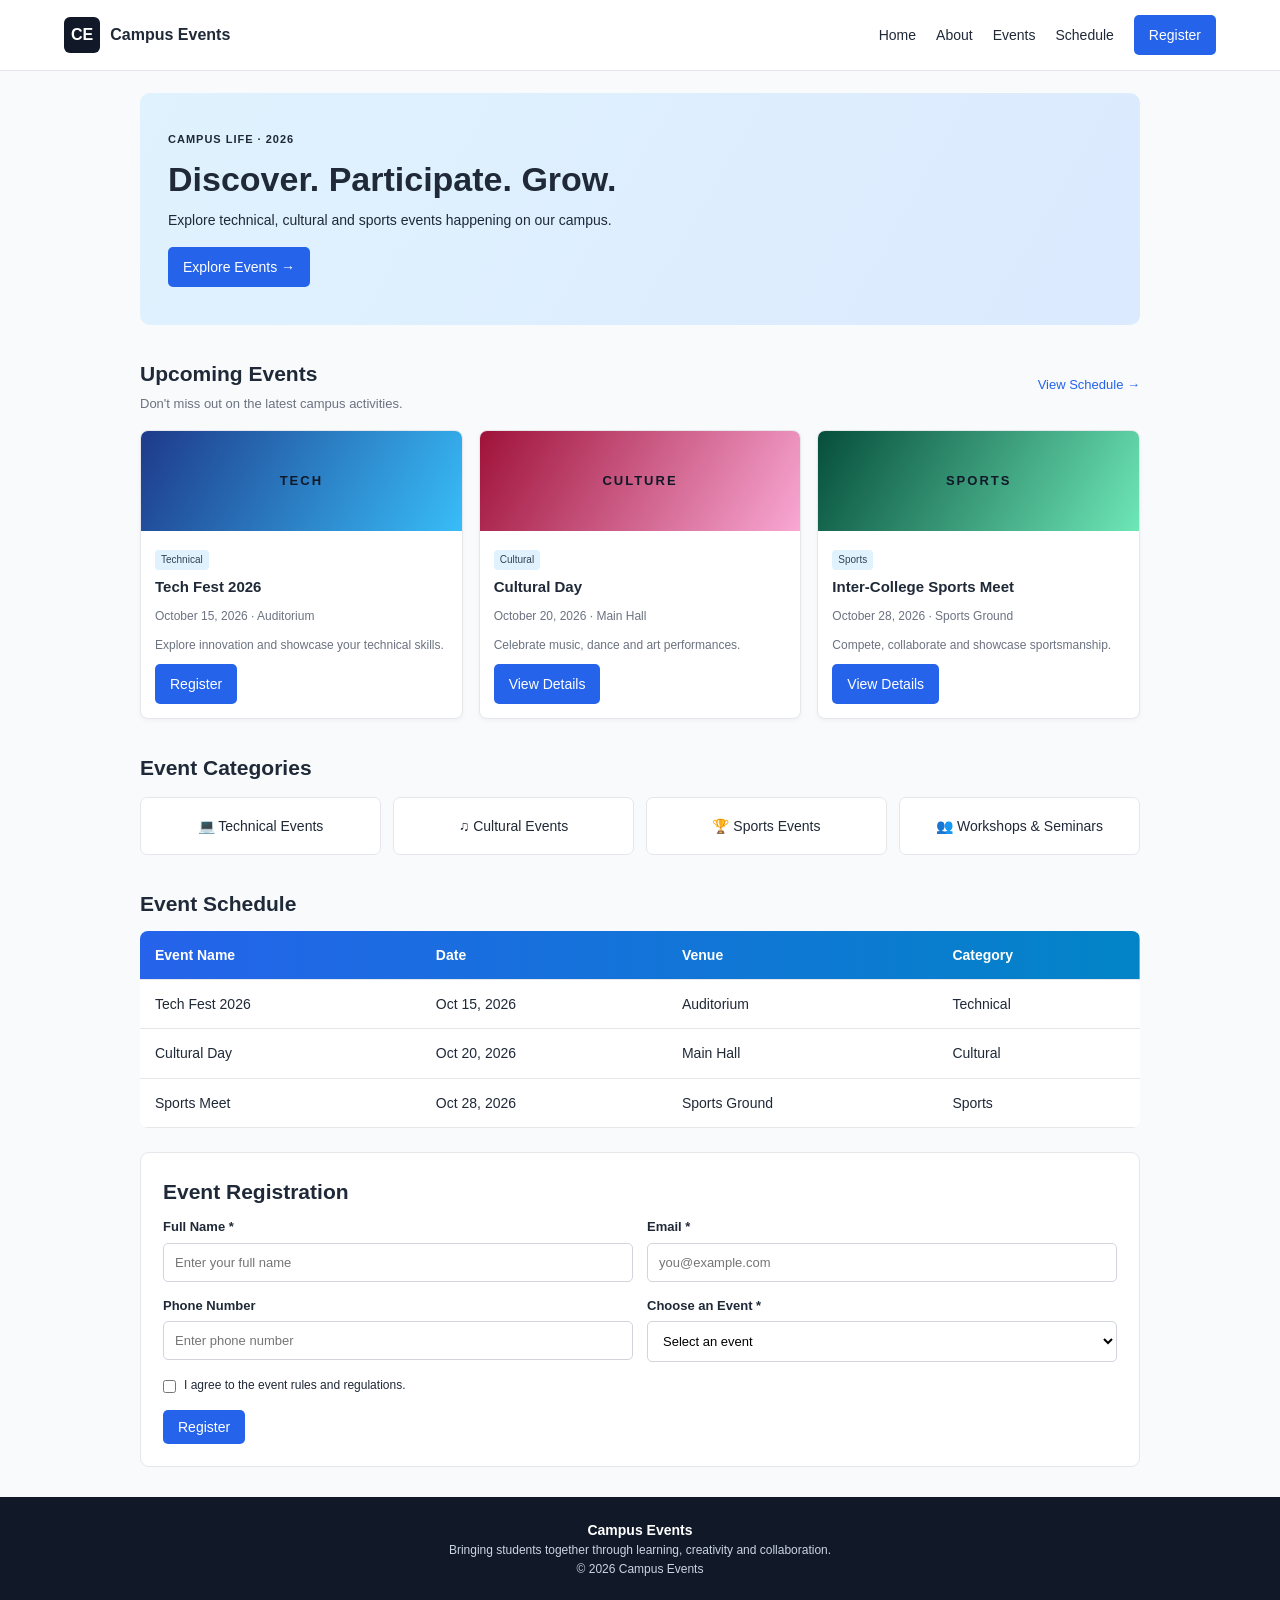
==== Tash1.5/index.html @ a3364019 "i change the html" ====
<!DOCTYPE html>
<html lang="en">
<head>
    <meta charset="UTF-8">
    <meta name="viewport" content="width=device-width, initial-scale=1.0">
    <title>Campus Events</title>
    <link rel="stylesheet" href="style.css">
</head>
<body>

    <!-- Navbar -->
    <header class="navbar">
        <div class="logo">
            <span class="logo-box">CE</span>
            <span>Campus Events</span>
        </div>

        <nav>
            <a href="#home">Home</a>
            <a href="#about">About</a>
            <a href="#events">Events</a>
            <a href="#schedule">Schedule</a>
            <a href="#register" class="nav-btn">Register</a>
        </nav>
    </header>

    <main class="container">

        <!-- Hero Section -->
        <section class="hero" id="home">
            <p class="subtitle">CAMPUS LIFE · 2026</p>
            <h1>Discover. Participate. Grow.</h1>
            <p>
                Explore technical, cultural and sports events
                happening on our campus.
            </p>
            <a href="#events" class="btn">Explore Events →</a>
        </section>

        <!-- Upcoming Events -->
        <section id="events" class="events-section">

            <div class="section-heading">
                <div>
                    <h2>Upcoming Events</h2>
                    <p>Don't miss out on the latest campus activities.</p>
                </div>
                <a href="#schedule" class="schedule-link">
                    View Schedule →
                </a>
            </div>

            <div class="event-cards">

                <div class="event-card">
                    <div class="event-banner tech">TECH</div>
                    <div class="event-content">
                        <span class="tag">Technical</span>
                        <h3>Tech Fest 2026</h3>
                        <p>October 15, 2026 · Auditorium</p>
                        <p>Explore innovation and showcase your technical skills.</p>
                        <a href="#register" class="btn">Register</a>
                    </div>
                </div>

                <div class="event-card">
                    <div class="event-banner culture">CULTURE</div>
                    <div class="event-content">
                        <span class="tag">Cultural</span>
                        <h3>Cultural Day</h3>
                        <p>October 20, 2026 · Main Hall</p>
                        <p>Celebrate music, dance and art performances.</p>
                        <a href="#register" class="btn">View Details</a>
                    </div>
                </div>

                <div class="event-card">
                    <div class="event-banner sports">SPORTS</div>
                    <div class="event-content">
                        <span class="tag">Sports</span>
                        <h3>Inter-College Sports Meet</h3>
                        <p>October 28, 2026 · Sports Ground</p>
                        <p>Compete, collaborate and showcase sportsmanship.</p>
                        <a href="#register" class="btn">View Details</a>
                    </div>
                </div>

            </div>
        </section>

        <!-- Event Categories -->
        <section id="about" class="categories-section">
            <h2>Event Categories</h2>

            <div class="category-list">
                <div class="category">💻 Technical Events</div>
                <div class="category">♫ Cultural Events</div>
                <div class="category">🏆 Sports Events</div>
                <div class="category">👥 Workshops &amp; Seminars</div>
            </div>
        </section>

        <!-- Event Schedule -->
        <section id="schedule" class="schedule-section">
            <h2>Event Schedule</h2>

            <div class="table-wrapper">
                <table>
                    <thead>
                        <tr>
                            <th>Event Name</th>
                            <th>Date</th>
                            <th>Venue</th>
                            <th>Category</th>
                        </tr>
                    </thead>

                    <tbody>
                        <tr>
                            <td>Tech Fest 2026</td>
                            <td>Oct 15, 2026</td>
                            <td>Auditorium</td>
                            <td>Technical</td>
                        </tr>

                        <tr>
                            <td>Cultural Day</td>
                            <td>Oct 20, 2026</td>
                            <td>Main Hall</td>
                            <td>Cultural</td>
                        </tr>

                        <tr>
                            <td>Sports Meet</td>
                            <td>Oct 28, 2026</td>
                            <td>Sports Ground</td>
                            <td>Sports</td>
                        </tr>
                    </tbody>
                </table>
            </div>
        </section>

        <!-- Registration Form -->
        <section id="register" class="registration">
            <h2>Event Registration</h2>

            <form action="#" method="get">

                <div class="form-grid">

                    <div class="form-group">
                        <label for="fullname">Full Name *</label>
                        <input type="text" id="fullname"
                            placeholder="Enter your full name" required>
                    </div>

                    <div class="form-group">
                        <label for="email">Email *</label>
                        <input type="email" id="email"
                            placeholder="you@example.com" required>
                    </div>

                    <div class="form-group">
                        <label for="phone">Phone Number</label>
                        <input type="tel" id="phone"
                            placeholder="Enter phone number">
                    </div>

                    <div class="form-group">
                        <label for="event">Choose an Event *</label>
                        <select id="event" required>
                            <option value="">Select an event</option>
                            <option>Tech Fest 2026</option>
                            <option>Cultural Day</option>
                            <option>Sports Meet</option>
                        </select>
                    </div>

                </div>

                <div class="agreement">
                    <input type="checkbox" id="agree" required>
                    <label for="agree">
                        I agree to the event rules and regulations.
                    </label>
                </div>

                <button type="submit" class="btn">Register</button>

            </form>
        </section>

    </main>

    <!-- Footer -->
    <footer>
        <h3>Campus Events</h3>
        <p>
            Bringing students together through learning,
            creativity and collaboration.
        </p>
        <p>© 2026 Campus Events</p>
    </footer>

</body>
</html>
---- Tash1.5/style.css ----
/* 1. Common CSS */
* {
    margin: 0;
    padding: 0;
    box-sizing: border-box;
}

html {
    scroll-behavior: smooth;
    scroll-padding-top: 80px;
}

body {
    font-family: Arial, sans-serif;
    background-color: #f8fafc;
    color: #1f2937;
    line-height: 1.6;
}

a {
    text-decoration: none;
    color: inherit;
}

/* 2. Main Container */
.container {
    width: 90%;
    max-width: 1000px;
    margin: 0 auto;
}

/* 3. Navbar */
.navbar {
    background-color: white;
    padding: 15px 5%;
    min-height: 70px;
    display: flex;
    justify-content: space-between;
    align-items: center;
    gap: 20px;
    border-bottom: 1px solid #e5e7eb;
}

.logo {
    display: flex;
    align-items: center;
    gap: 10px;
    font-weight: bold;
}

.logo-box {
    background-color: #111827;
    color: white;
    padding: 5px 7px;
    border-radius: 6px;
}

nav {
    display: flex;
    align-items: center;
    gap: 20px;
}

nav a {
    font-size: 14px;
}

nav a:hover {
    color: #2563eb;
}

.nav-btn {
    background-color: #2563eb;
    color: white;
    padding: 9px 15px;
    border-radius: 5px;
}

/* 4. Buttons */
.btn {
    display: inline-block;
    background-color: #2563eb;
    color: white;
    padding: 9px 15px;
    border: none;
    border-radius: 5px;
    cursor: pointer;
    font-size: 14px;
}

.btn:hover,
.nav-btn:hover {
    background-color: #1d4ed8;
    color: white;
}

/* 5. Hero Section */
.hero {
    background: linear-gradient(120deg, #e0f2fe, #dbeafe);
    padding: 38px 28px;
    margin-top: 22px;
    border-radius: 10px;
}

.subtitle {
    font-size: 11px;
    font-weight: bold;
    letter-spacing: 1px;
    margin-bottom: 8px;
}

.hero h1 {
    font-size: 34px;
    line-height: 1.3;
    margin-bottom: 8px;
}

.hero > p:not(.subtitle) {
    font-size: 14px;
    margin-bottom: 15px;
}

/* 6. Upcoming Events */
.events-section {
    margin-top: 32px;
}

.section-heading {
    display: flex;
    justify-content: space-between;
    align-items: center;
    gap: 15px;
    margin-bottom: 16px;
}

h2 {
    font-size: 21px;
    margin-bottom: 3px;
}

.section-heading p {
    font-size: 13px;
    color: #6b7280;
}

.schedule-link {
    font-size: 13px;
    color: #2563eb;
    white-space: nowrap;
}

/* 7. Event Cards */
.event-cards {
    display: grid;
    grid-template-columns: repeat(3, minmax(0, 1fr));
    gap: 16px;
}

.event-card {
    background-color: white;
    border: 1px solid #e5e7eb;
    border-radius: 8px;
    overflow: hidden;
    box-shadow: 0 2px 5px rgba(0, 0, 0, 0.04);
}

.event-banner {
    height: 100px;
    display: flex;
    justify-content: center;
    align-items: center;
    font-size: 13px;
    font-weight: bold;
    letter-spacing: 2px;
    color: #111827;
}

.tech {
    background: linear-gradient(120deg, #1e3a8a, #38bdf8);
}

.culture {
    background: linear-gradient(120deg, #9f1239, #f9a8d4);
}

.sports {
    background: linear-gradient(120deg, #064e3b, #6ee7b7);
}

.event-content {
    padding: 14px;
}

.tag {
    display: inline-block;
    background-color: #e0f2fe;
    color: #334155;
    font-size: 10px;
    padding: 2px 6px;
    border-radius: 4px;
    margin-bottom: 5px;
}

.event-card h3 {
    font-size: 15px;
    margin-bottom: 8px;
}

.event-content p {
    font-size: 12px;
    color: #6b7280;
    margin-bottom: 9px;
}

/* 8. Event Categories */
.categories-section {
    margin-top: 32px;
}

.category-list {
    display: grid;
    grid-template-columns: repeat(4, minmax(0, 1fr));
    gap: 12px;
    margin-top: 12px;
}

.category {
    background-color: white;
    border: 1px solid #e5e7eb;
    padding: 17px 12px;
    border-radius: 7px;
    font-size: 14px;
    text-align: center;
}

/* 9. Event Schedule Table */
.schedule-section {
    margin-top: 32px;
}

.table-wrapper {
    width: 100%;
    overflow-x: auto;
    margin-top: 10px;
}

table {
    width: 100%;
    border-collapse: collapse;
    background-color: white;
    border-radius: 8px;
    overflow: hidden;
    font-size: 14px;
}

thead {
    background: linear-gradient(90deg, #2563eb, #0284c7);
    color: white;
}

th,
td {
    padding: 13px 15px;
    text-align: left;
    border-bottom: 1px solid #e5e7eb;
}

tbody tr:hover {
    background-color: #f1f5f9;
}

/* 10. Registration Form */
.registration {
    background-color: white;
    border: 1px solid #e5e7eb;
    border-radius: 9px;
    padding: 22px;
    margin-top: 24px;
    margin-bottom: 30px;
}

.registration h2 {
    margin-bottom: 8px;
}

.form-grid {
    display: grid;
    grid-template-columns: repeat(2, minmax(0, 1fr));
    gap: 14px;
}

.form-group {
    display: flex;
    flex-direction: column;
    gap: 5px;
}

.form-group label {
    font-size: 13px;
    font-weight: 600;
}

.form-group input,
.form-group select {
    width: 100%;
    padding: 11px;
    border: 1px solid #d1d5db;
    border-radius: 5px;
    background-color: white;
    font-family: inherit;
    font-size: 13px;
}

.form-group input:focus,
.form-group select:focus {
    outline: 2px solid #bfdbfe;
    border-color: #2563eb;
}

.agreement {
    display: flex;
    align-items: center;
    gap: 8px;
    margin: 14px 0;
    font-size: 12px;
}

.agreement input {
    accent-color: #2563eb;
}

/* 11. Footer */
footer {
    background-color: #111827;
    color: white;
    text-align: center;
    padding: 22px 15px;
}

footer h3 {
    font-size: 14px;
}

footer p {
    font-size: 12px;
    color: #cbd5e1;
}

footer .copyright {
    margin-top: 10px;
    color: #94a3b8;
}

/* 12. Mobile Responsive Design */
@media (max-width: 700px) {

    .navbar {
        flex-direction: column;
        gap: 12px;
    }

    nav {
        justify-content: center;
        flex-wrap: wrap;
        gap: 12px;
    }

    .hero h1 {
        font-size: 27px;
    }

    .event-cards {
        grid-template-columns: 1fr;
    }

    .category-list {
        grid-template-columns: repeat(2, minmax(0, 1fr));
    }

    .form-grid {
        grid-template-columns: 1fr;
    }

    .section-heading {
        align-items: flex-start;
    }

    th,
    td {
        padding: 10px;
        white-space: nowrap;
    }
}
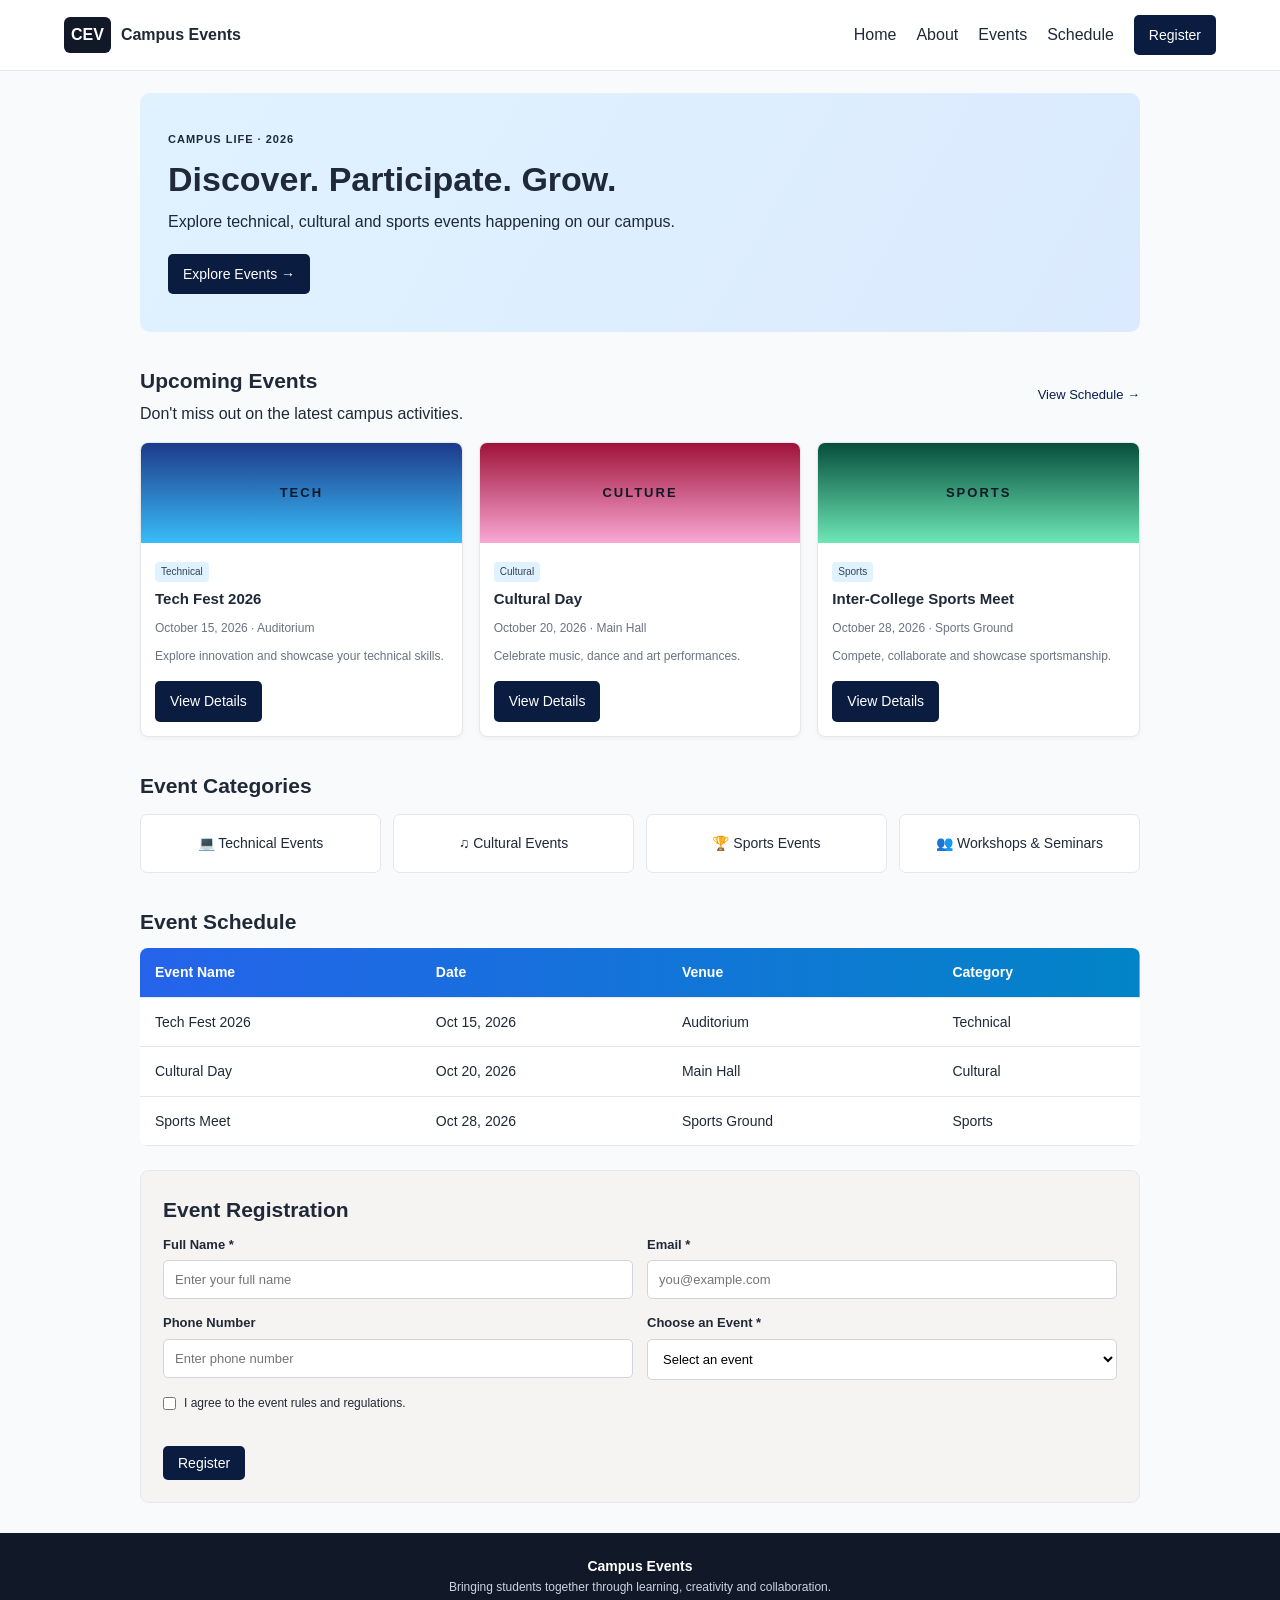
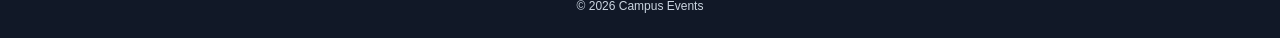
==== commit e84b5135: "Add Tash1.5 files" ====
--- a/Tash1.5/index.html
+++ b/Tash1.5/index.html
@@ -8,47 +8,45 @@
     <link rel="stylesheet" href="style.css">
 </head>
 <body>
-
-    <!-- Navbar -->
     <header class="navbar">
         <div class="logo">
-            <span class="logo-box">CE</span>
+            <span class="logobox">CEV</span>
             <span>Campus Events</span>
         </div>
 
         <nav>
-            <a href="#home">Home</a>
-            <a href="#about">About</a>
-            <a href="#events">Events</a>
-            <a href="#schedule">Schedule</a>
-            <a href="#register" class="nav-btn">Register</a>
+            <p>Home</p>
+            <P>About</p>
+            <p>Events</p>
+            <p>Schedule</p>
+            <a class="nav-btn">Register</a>
         </nav>
     </header>
 
     <main class="container">
 
-        <!-- Hero Section -->
-        <section class="hero" id="home">
-            <p class="subtitle">CAMPUS LIFE · 2026</p>
+        
+        <section class="top" >
+            <p class="title">CAMPUS LIFE · 2026</p>
             <h1>Discover. Participate. Grow.</h1>
             <p>
                 Explore technical, cultural and sports events
                 happening on our campus.
             </p>
-            <a href="#events" class="btn">Explore Events →</a>
-        </section>
-
-        <!-- Upcoming Events -->
-        <section id="events" class="events-section">
-
-            <div class="section-heading">
+            <div class="btn">Explore Events →</div>
+        </section>
+
+        
+        <section  class="events_section">
+
+            <div class="section_heading">
                 <div>
                     <h2>Upcoming Events</h2>
                     <p>Don't miss out on the latest campus activities.</p>
                 </div>
-                <a href="#schedule" class="schedule-link">
+                <div class="schedule_link">
                     View Schedule →
-                </a>
+                </div>
             </div>
 
             <div class="event-cards">
@@ -60,7 +58,7 @@
                         <h3>Tech Fest 2026</h3>
                         <p>October 15, 2026 · Auditorium</p>
                         <p>Explore innovation and showcase your technical skills.</p>
-                        <a href="#register" class="btn">Register</a>
+                        <a href="#register" class="btn">View Details</a>
                     </div>
                 </div>
 
@@ -89,23 +87,21 @@
             </div>
         </section>
 
-        <!-- Event Categories -->
-        <section id="about" class="categories-section">
+        <section id="about" class="cat-section">
             <h2>Event Categories</h2>
 
-            <div class="category-list">
-                <div class="category">💻 Technical Events</div>
-                <div class="category">♫ Cultural Events</div>
-                <div class="category">🏆 Sports Events</div>
-                <div class="category">👥 Workshops &amp; Seminars</div>
-            </div>
-        </section>
-
-        <!-- Event Schedule -->
-        <section id="schedule" class="schedule-section">
+            <div class="cat-list">
+                <div class="cat">💻 Technical Events</div>
+                <div class="cat">♫ Cultural Events</div>
+                <div class="cat">🏆 Sports Events</div>
+                <div class="cat">👥 Workshops & Seminars</div>
+            </div>
+        </section>
+
+        <section  class="schedule_section">
             <h2>Event Schedule</h2>
 
-            <div class="table-wrapper">
+            <div class="table-wrapp">
                 <table>
                     <thead>
                         <tr>
@@ -142,8 +138,8 @@
             </div>
         </section>
 
-        <!-- Registration Form -->
-        <section id="register" class="registration">
+      
+        <section class="registration">
             <h2>Event Registration</h2>
 
             <form action="#" method="get">
@@ -194,7 +190,7 @@
 
     </main>
 
-    <!-- Footer -->
+   
     <footer>
         <h3>Campus Events</h3>
         <p>
--- a/Tash1.5/style.css
+++ b/Tash1.5/style.css
@@ -49,7 +49,7 @@
     font-weight: bold;
 }
 
-.logo-box {
+.logobox {
     background-color: #111827;
     color: white;
     padding: 5px 7px;
@@ -67,66 +67,58 @@
 }
 
 nav a:hover {
-    color: #2563eb;
+    color: #11812f;
 }
 
 .nav-btn {
-    background-color: #2563eb;
+    background-color: #0b1c41;
     color: white;
     padding: 9px 15px;
     border-radius: 5px;
 }
 
-/* 4. Buttons */
+
 .btn {
     display: inline-block;
-    background-color: #2563eb;
+    background-color: #0b1c41;
     color: white;
     padding: 9px 15px;
     border: none;
     border-radius: 5px;
     cursor: pointer;
     font-size: 14px;
-}
-
-.btn:hover,
-.nav-btn:hover {
-    background-color: #1d4ed8;
-    color: white;
-}
-
-/* 5. Hero Section */
-.hero {
+    margin-top: 2%;
+}
+
+
+
+
+.top {
     background: linear-gradient(120deg, #e0f2fe, #dbeafe);
     padding: 38px 28px;
     margin-top: 22px;
     border-radius: 10px;
 }
 
-.subtitle {
+.title {
     font-size: 11px;
     font-weight: bold;
     letter-spacing: 1px;
     margin-bottom: 8px;
 }
 
-.hero h1 {
+.top h1 {
     font-size: 34px;
     line-height: 1.3;
     margin-bottom: 8px;
 }
 
-.hero > p:not(.subtitle) {
-    font-size: 14px;
-    margin-bottom: 15px;
-}
-
 /* 6. Upcoming Events */
-.events-section {
+.events_section {
     margin-top: 32px;
 }
 
-.section-heading {
+.section_heading {
     display: flex;
     justify-content: space-between;
     align-items: center;
@@ -139,18 +131,18 @@
     margin-bottom: 3px;
 }
 
-.section-heading p {
+.sectionheading p {
     font-size: 13px;
     color: #6b7280;
 }
 
-.schedule-link {
-    font-size: 13px;
-    color: #2563eb;
+.schedule_link {
+    font-size: 13px;
+    color: #081e51;
     white-space: nowrap;
 }
 
-/* 7. Event Cards */
+
 .event-cards {
     display: grid;
     grid-template-columns: repeat(3, minmax(0, 1fr));
@@ -177,15 +169,15 @@
 }
 
 .tech {
-    background: linear-gradient(120deg, #1e3a8a, #38bdf8);
+    background: linear-gradient( #1e3a8a, #38bdf8);
 }
 
 .culture {
-    background: linear-gradient(120deg, #9f1239, #f9a8d4);
+    background: linear-gradient( #9f1239 , #f9a8d4);
 }
 
 .sports {
-    background: linear-gradient(120deg, #064e3b, #6ee7b7);
+    background: linear-gradient( #064e3b, #6ee7b7);
 }
 
 .event-content {
@@ -213,19 +205,19 @@
     margin-bottom: 9px;
 }
 
-/* 8. Event Categories */
-.categories-section {
+
+.cat-section {
     margin-top: 32px;
 }
 
-.category-list {
+.cat-list {
     display: grid;
     grid-template-columns: repeat(4, minmax(0, 1fr));
     gap: 12px;
     margin-top: 12px;
 }
 
-.category {
+.cat {
     background-color: white;
     border: 1px solid #e5e7eb;
     padding: 17px 12px;
@@ -234,12 +226,12 @@
     text-align: center;
 }
 
-/* 9. Event Schedule Table */
-.schedule-section {
+
+.schedule_section {
     margin-top: 32px;
 }
 
-.table-wrapper {
+.table-wrapp {
     width: 100%;
     overflow-x: auto;
     margin-top: 10px;
@@ -266,13 +258,8 @@
     border-bottom: 1px solid #e5e7eb;
 }
 
-tbody tr:hover {
-    background-color: #f1f5f9;
-}
-
-/* 10. Registration Form */
 .registration {
-    background-color: white;
+    background-color: rgb(246, 243, 243);
     border: 1px solid #e5e7eb;
     border-radius: 9px;
     padding: 22px;
